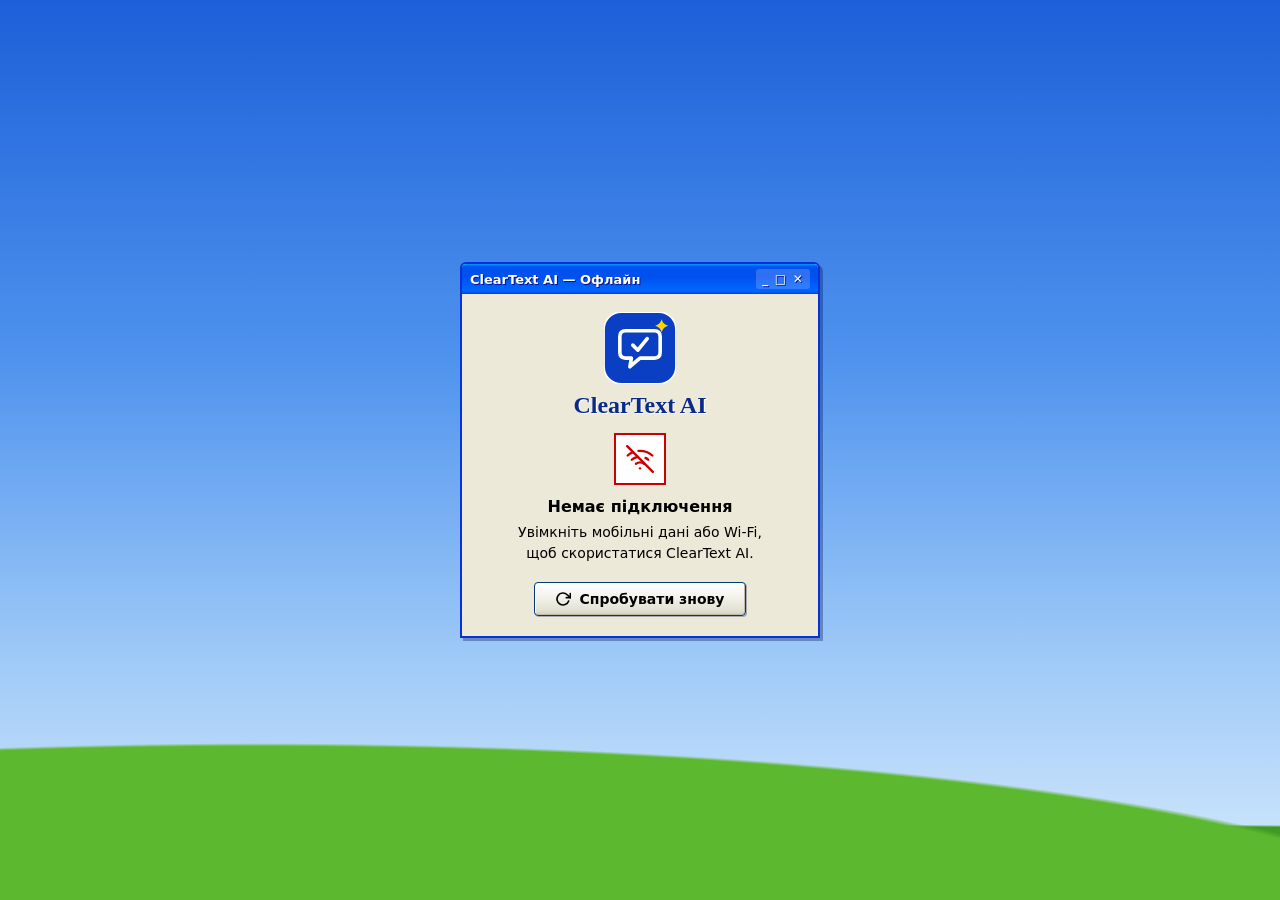
==== offline.html @ 2fd6f186 "Add files via upload" ====
<!DOCTYPE html>
<html lang="uk">
<head>
<meta charset="UTF-8">
<meta name="viewport" content="width=device-width, initial-scale=1.0, viewport-fit=cover">
<meta name="apple-mobile-web-app-capable" content="yes">
<meta name="mobile-web-app-capable" content="yes">
<meta name="apple-mobile-web-app-status-bar-style" content="default">
<meta name="theme-color" content="#0054e3">
<title>ClearText AI — Офлайн</title>
<style>
*, *::before, *::after { box-sizing: border-box; margin: 0; padding: 0; }
:root { --safe-top: env(safe-area-inset-top, 0px); --safe-bottom: env(safe-area-inset-bottom, 0px); }
html, body { height: 100%; height: 100dvh; }
body {
  font-family: Tahoma, Verdana, 'Segoe UI', 'DejaVu Sans', sans-serif; color: #000; min-height: 100dvh;
  display: flex; align-items: center; justify-content: center;
  padding: calc(var(--safe-top) + 24px) 16px calc(var(--safe-bottom) + 24px);
  background:
    radial-gradient(ellipse 150% 34% at 20% 104%, #5cb82f 0 62%, transparent 63%),
    radial-gradient(ellipse 120% 26% at 95% 108%, #3f9a22 0 62%, transparent 63%),
    linear-gradient(180deg, #1c5fd8 0%, #4f93ee 40%, #9cc8f7 72%, #d9ecfc 100%) fixed;
}
.card {
  width: 100%; max-width: 360px; text-align: center; background: #ece9d8; border: 2px solid #0831d9;
  border-radius: 6px 6px 0 0; box-shadow: 3px 3px 0 rgba(0,20,90,0.35); overflow: hidden; padding-bottom: 20px;
}
.titlebar {
  display: flex; align-items: center; justify-content: space-between; padding: 5px 8px; color: #fff; font-size: 13px; font-weight: 700;
  text-shadow: 1px 1px 0 #0f1089; letter-spacing: 0;
  background: linear-gradient(180deg, #0997ff 0%, #0053ee 9%, #0050ee 42%, #0066ff 86%, #005bff 93%, #003dd7 100%);
}
.titlebar b { font-size: 12px; letter-spacing: 0.1em; background: rgba(255,255,255,0.18); padding: 3px 6px; border-radius: 3px; }
.ct-logo { width: 72px; height: 72px; margin: 18px auto 8px; }
.ct-logo svg { display: block; width: 72px; height: 72px; }
.ct-logo svg rect:first-of-type { fill: #0a3fc4; stroke: #fff; stroke-width: 2; stroke-opacity: 1; }
.ct-logo svg path { stroke: #fff; }
.ct-logo svg path:last-of-type { fill: #ffd400; stroke: none; }
h1 { font: 700 24px Georgia, 'Times New Roman', serif; color: #0a2a8a; text-shadow: 1px 1px 0 #fff; margin-bottom: 14px; }
.tile {
  width: 52px; height: 52px; margin: 0 auto 12px; color: #cc0000; background: #fff; border: 2px solid #cc0000;
  display: flex; align-items: center; justify-content: center;
}
h2 { font-size: 16px; font-weight: 700; margin-bottom: 6px; }
p { font-size: 14px; line-height: 1.5; color: #000; padding: 0 16px; }
.btn {
  margin-top: 18px; display: inline-flex; align-items: center; gap: 8px; padding: 8px 20px; border-radius: 4px;
  color: #000; font-size: 14px; font-weight: 700; text-decoration: none; border: 1px solid #003c74;
  background: linear-gradient(180deg, #fff 0%, #f3f2ea 45%, #e3e1d2 85%, #d6d0c0 100%);
  box-shadow: inset 1px 1px 0 #fff, inset -1px -1px 0 #bdb9a6, 1px 1px 0 rgba(0,20,90,0.3);
}
.btn:hover { box-shadow: inset 0 0 0 2px #ffc83c, 1px 1px 0 rgba(0,20,90,0.3); }
.btn:active { background: #dcd9c8; box-shadow: inset 1px 1px 2px #8f8b78; }
.btn:focus-visible { outline: 1px dotted #000; outline-offset: -4px; }
</style>
</head>
<body>
  <main class="card">
    <div class="titlebar"><span>ClearText AI — Офлайн</span><b>_ □ ✕</b></div>
    <div class="ct-logo">
      <svg width="80" height="80" viewBox="0 0 80 80" fill="none" xmlns="http://www.w3.org/2000/svg">
        <defs><linearGradient id="ol" x1="0" y1="0" x2="80" y2="80" gradientUnits="userSpaceOnUse"><stop offset="0%" stop-color="#8b6cff"/><stop offset="100%" stop-color="#ff6aa0"/></linearGradient></defs>
        <rect width="80" height="80" rx="19.2" fill="#0d0919"/>
        <path d="M17.6 27.2 Q17.6 20.8 24 20.8 L56 20.8 Q62.4 20.8 62.4 27.2 L62.4 44.8 Q62.4 51.2 56 51.2 L40 51.2 L28.8 60.8 L30.4 51.2 L24 51.2 Q17.6 51.2 17.6 44.8 Z" fill="none" stroke="url(#ol)" stroke-width="4" stroke-linejoin="round"/>
        <path d="M32 36.8 L37.6 42.4 L48 29.6" fill="none" stroke="url(#ol)" stroke-width="4" stroke-linecap="round" stroke-linejoin="round"/>
        <path d="M64 8 Q65.6 13.6 71.2 15.2 Q65.6 16.8 64 22.4 Q62.4 16.8 56.8 15.2 Q62.4 13.6 64 8 Z" fill="url(#ol)"/>
      </svg>
    </div>
    <h1>ClearText AI</h1>
    <div class="tile">
      <svg width="28" height="28" viewBox="0 0 24 24" fill="none" stroke="currentColor" stroke-width="2" stroke-linecap="round" stroke-linejoin="round"><line x1="1" y1="1" x2="23" y2="23"/><path d="M16.72 11.06A10.94 10.94 0 0 1 19 12.55"/><path d="M5 12.55a10.94 10.94 0 0 1 5.17-2.39"/><path d="M10.71 5.05A16 16 0 0 1 22.56 9"/><path d="M1.42 9a15.91 15.91 0 0 1 4.7-2.88"/><path d="M8.53 16.11a6 6 0 0 1 6.95 0"/><line x1="12" y1="20" x2="12.01" y2="20"/></svg>
    </div>
    <h2>Немає підключення</h2>
    <p>Увімкніть мобільні дані або Wi-Fi,<br>щоб скористатися ClearText AI.</p>
    <a class="btn" href="/">
      <svg width="16" height="16" viewBox="0 0 24 24" fill="none" stroke="currentColor" stroke-width="2.5" stroke-linecap="round" stroke-linejoin="round"><polyline points="23 4 23 10 17 10"/><path d="M20.49 15a9 9 0 1 1-2.12-9.36L23 10"/></svg>
      Спробувати знову
    </a>
  </main>
</body>
</html>
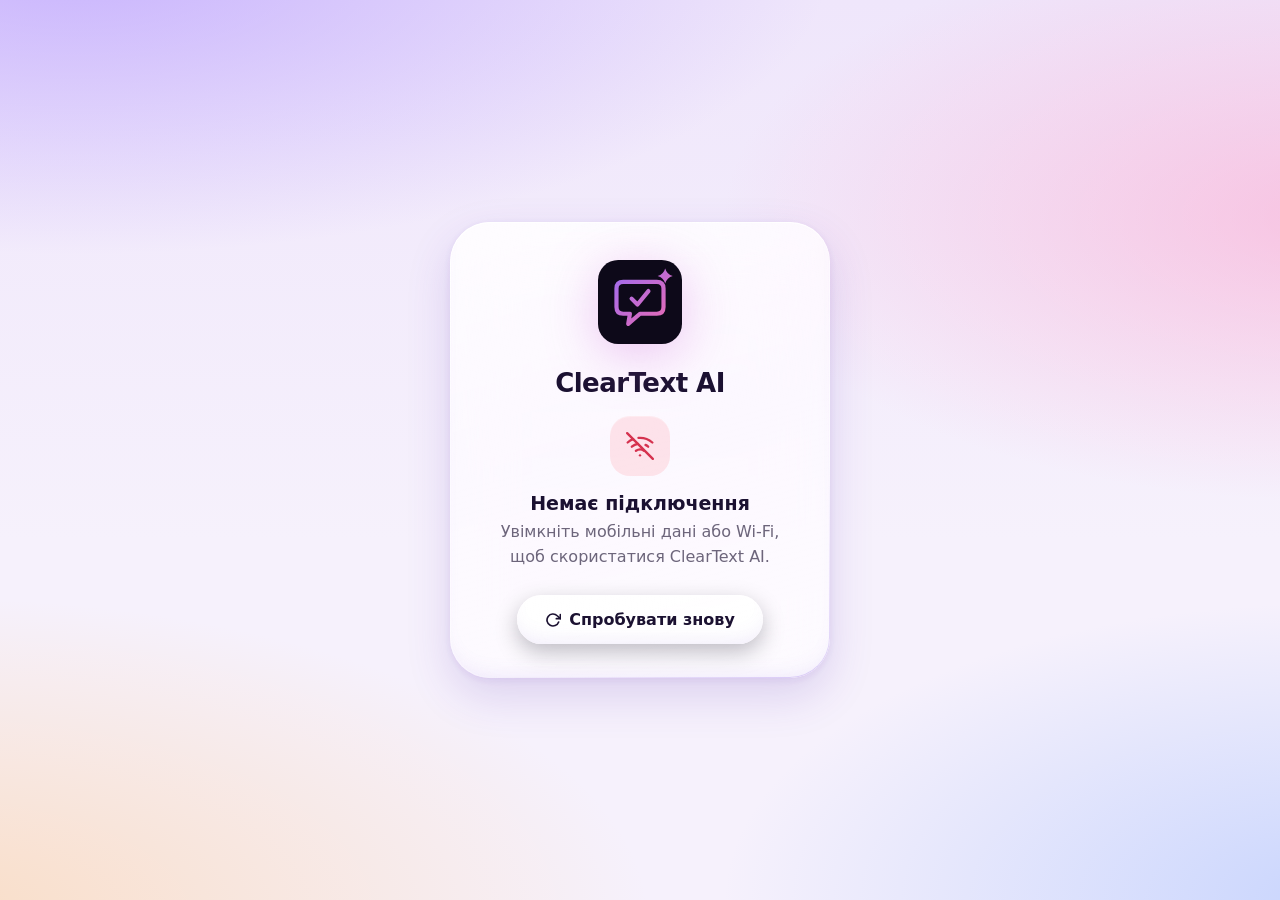
==== commit 7d6fa792: "Add files via upload" ====
--- a/offline.html
+++ b/offline.html
@@ -5,59 +5,127 @@
 <meta name="viewport" content="width=device-width, initial-scale=1.0, viewport-fit=cover">
 <meta name="apple-mobile-web-app-capable" content="yes">
 <meta name="mobile-web-app-capable" content="yes">
-<meta name="apple-mobile-web-app-status-bar-style" content="default">
-<meta name="theme-color" content="#0054e3">
+<meta name="apple-mobile-web-app-status-bar-style" content="black-translucent">
+<meta name="theme-color" content="#0c0818" media="(prefers-color-scheme: dark)">
+<meta name="theme-color" content="#f6f1fc" media="(prefers-color-scheme: light)">
 <title>ClearText AI — Офлайн</title>
 <style>
 *, *::before, *::after { box-sizing: border-box; margin: 0; padding: 0; }
 :root { --safe-top: env(safe-area-inset-top, 0px); --safe-bottom: env(safe-area-inset-bottom, 0px); }
+/* ══════════════════════════════════════════════════════════════
+   ClearText AI — редизайн «Liquid Glass» (iOS 27)
+   Нейтральне статичне тло, скляні поверхні з кромкою-відблиском,
+   фіолетово-рожево-бурштиновий акцент. Рух — лише у відповідь на дії.
+   ══════════════════════════════════════════════════════════════ */
+
+:root {
+  --ct-bg: #0c0818;
+  --ct-text: #ffffff;
+  --ct-text2: rgba(255,255,255,0.68);
+  --ct-text3: rgba(255,255,255,0.42);
+  --ct-fill: rgba(255,255,255,0.075);
+  --ct-fill2: rgba(255,255,255,0.13);
+  --ct-fill3: rgba(255,255,255,0.06);
+  --ct-hair: rgba(255,255,255,0.10);
+  --ct-rim-hi: rgba(255,255,255,0.55);
+  --ct-rim-lo: rgba(255,255,255,0.05);
+  --ct-rim-end: rgba(255,255,255,0.28);
+  --ct-shadow: 0 22px 54px rgba(4,1,18,0.48), 0 3px 12px rgba(4,1,18,0.30);
+  --ct-sheen: linear-gradient(165deg, rgba(255,255,255,0.13), rgba(255,255,255,0.03) 46%, rgba(255,255,255,0.065));
+  --ct-inner: inset 0 1px 0 rgba(255,255,255,0.24), inset 0 -16px 30px -20px rgba(255,255,255,0.14);
+  --ct-a1: #8b6cff;
+  --ct-a2: #ff5fa2;
+  --ct-a3: #ffab4d;
+  --ct-accent: linear-gradient(118deg, #7a5cff 0%, #cf4fd6 46%, #ff6584 100%);
+  --ct-accent-glow: rgba(205,80,215,0.45);
+  --ct-ok: #5ee6a8;
+  --ct-bad: #ff7d88;
+  --ct-warn: #ffc45e;
+  --ct-link: #cdbdff;
+  --ct-sheet: #181029;
+  --ct-blur: blur(30px) saturate(190%);
+  --ct-mesh:
+    radial-gradient(120% 58% at 0% 0%, rgba(124,82,255,0.72), transparent 62%),
+    radial-gradient(90% 52% at 100% 30%, rgba(255,72,160,0.42), transparent 66%),
+    radial-gradient(100% 56% at 0% 78%, rgba(255,142,72,0.30), transparent 66%),
+    radial-gradient(90% 56% at 100% 100%, rgba(70,92,255,0.46), transparent 66%),
+    linear-gradient(180deg, #1b1040, #0e0920 55%, #0c0818);
+}
+
+@media (prefers-color-scheme: light) {
+  :root {
+    --ct-bg: #f6f1fc;
+    --ct-text: #1b1131;
+    --ct-text2: rgba(27,17,49,0.64);
+    --ct-text3: rgba(27,17,49,0.40);
+    --ct-fill: rgba(255,255,255,0.56);
+    --ct-fill2: rgba(255,255,255,0.80);
+    --ct-fill3: rgba(110,78,190,0.07);
+    --ct-hair: rgba(60,30,120,0.10);
+    --ct-rim-hi: rgba(255,255,255,0.98);
+    --ct-rim-lo: rgba(255,255,255,0.30);
+    --ct-rim-end: rgba(150,110,230,0.30);
+    --ct-shadow: 0 18px 44px rgba(96,56,180,0.17), 0 2px 8px rgba(96,56,180,0.09);
+    --ct-sheen: linear-gradient(165deg, rgba(255,255,255,0.70), rgba(255,255,255,0.12) 48%, rgba(255,255,255,0.30));
+    --ct-inner: inset 0 1px 0 rgba(255,255,255,0.95), inset 0 -14px 26px -20px rgba(130,90,220,0.22);
+    --ct-accent-glow: rgba(200,80,210,0.32);
+    --ct-ok: #14935f;
+    --ct-bad: #d5324f;
+    --ct-warn: #b66a00;
+    --ct-link: #6a45e0;
+    --ct-sheet: #f6f1fc;
+    --ct-mesh:
+      radial-gradient(95% 52% at 6% -4%, rgba(170,140,255,0.55), transparent 62%),
+      radial-gradient(72% 48% at 104% 24%, rgba(255,150,196,0.46), transparent 66%),
+      radial-gradient(86% 54% at -6% 102%, rgba(255,196,128,0.44), transparent 66%),
+      radial-gradient(72% 50% at 104% 100%, rgba(134,172,255,0.40), transparent 66%),
+      linear-gradient(180deg, #efe6fb, #f6f1fc 60%);
+  }
+}
+
+
 html, body { height: 100%; height: 100dvh; }
 body {
-  font-family: Tahoma, Verdana, 'Segoe UI', 'DejaVu Sans', sans-serif; color: #000; min-height: 100dvh;
+  font-family: -apple-system, BlinkMacSystemFont, 'SF Pro Text', 'Inter', system-ui, 'Segoe UI', Roboto, sans-serif;
+  background: var(--ct-mesh); color: var(--ct-text); min-height: 100dvh;
   display: flex; align-items: center; justify-content: center;
-  padding: calc(var(--safe-top) + 24px) 16px calc(var(--safe-bottom) + 24px);
-  background:
-    radial-gradient(ellipse 150% 34% at 20% 104%, #5cb82f 0 62%, transparent 63%),
-    radial-gradient(ellipse 120% 26% at 95% 108%, #3f9a22 0 62%, transparent 63%),
-    linear-gradient(180deg, #1c5fd8 0%, #4f93ee 40%, #9cc8f7 72%, #d9ecfc 100%) fixed;
+  padding: calc(var(--safe-top) + 24px) 20px calc(var(--safe-bottom) + 24px);
+  -webkit-font-smoothing: antialiased;
 }
 .card {
-  width: 100%; max-width: 360px; text-align: center; background: #ece9d8; border: 2px solid #0831d9;
-  border-radius: 6px 6px 0 0; box-shadow: 3px 3px 0 rgba(0,20,90,0.35); overflow: hidden; padding-bottom: 20px;
+  position: relative; width: 100%; max-width: 380px; padding: 38px 28px 34px; border-radius: 40px; text-align: center;
+  background: var(--ct-sheen), var(--ct-fill);
+  backdrop-filter: var(--ct-blur); -webkit-backdrop-filter: var(--ct-blur);
+  box-shadow: var(--ct-shadow), var(--ct-inner);
 }
-.titlebar {
-  display: flex; align-items: center; justify-content: space-between; padding: 5px 8px; color: #fff; font-size: 13px; font-weight: 700;
-  text-shadow: 1px 1px 0 #0f1089; letter-spacing: 0;
-  background: linear-gradient(180deg, #0997ff 0%, #0053ee 9%, #0050ee 42%, #0066ff 86%, #005bff 93%, #003dd7 100%);
+.card::before {
+  content: ''; position: absolute; inset: 0; border-radius: inherit; padding: 1px; pointer-events: none;
+  background: linear-gradient(150deg, var(--ct-rim-hi), var(--ct-rim-lo) 30%, var(--ct-rim-lo) 68%, var(--ct-rim-end));
+  -webkit-mask: linear-gradient(#000 0 0) content-box, linear-gradient(#000 0 0);
+  -webkit-mask-composite: xor; mask-composite: exclude;
 }
-.titlebar b { font-size: 12px; letter-spacing: 0.1em; background: rgba(255,255,255,0.18); padding: 3px 6px; border-radius: 3px; }
-.ct-logo { width: 72px; height: 72px; margin: 18px auto 8px; }
-.ct-logo svg { display: block; width: 72px; height: 72px; }
-.ct-logo svg rect:first-of-type { fill: #0a3fc4; stroke: #fff; stroke-width: 2; stroke-opacity: 1; }
-.ct-logo svg path { stroke: #fff; }
-.ct-logo svg path:last-of-type { fill: #ffd400; stroke: none; }
-h1 { font: 700 24px Georgia, 'Times New Roman', serif; color: #0a2a8a; text-shadow: 1px 1px 0 #fff; margin-bottom: 14px; }
+.ct-logo { width: 84px; height: 84px; margin: 0 auto 18px; filter: drop-shadow(0 10px 26px var(--ct-accent-glow)); }
+.ct-logo svg { display: block; width: 84px; height: 84px; }
+h1 { font-size: 26px; font-weight: 700; letter-spacing: -0.02em; margin-bottom: 18px; }
 .tile {
-  width: 52px; height: 52px; margin: 0 auto 12px; color: #cc0000; background: #fff; border: 2px solid #cc0000;
+  width: 60px; height: 60px; margin: 0 auto 16px; border-radius: 20px; color: var(--ct-bad);
   display: flex; align-items: center; justify-content: center;
+  background: rgba(255,90,110,0.14); box-shadow: inset 0 1px 0 rgba(255,255,255,0.28);
 }
-h2 { font-size: 16px; font-weight: 700; margin-bottom: 6px; }
-p { font-size: 14px; line-height: 1.5; color: #000; padding: 0 16px; }
+h2 { font-size: 19px; font-weight: 700; margin-bottom: 6px; }
+p { font-size: 16px; font-weight: 500; line-height: 1.55; color: var(--ct-text2); }
 .btn {
-  margin-top: 18px; display: inline-flex; align-items: center; gap: 8px; padding: 8px 20px; border-radius: 4px;
-  color: #000; font-size: 14px; font-weight: 700; text-decoration: none; border: 1px solid #003c74;
-  background: linear-gradient(180deg, #fff 0%, #f3f2ea 45%, #e3e1d2 85%, #d6d0c0 100%);
-  box-shadow: inset 1px 1px 0 #fff, inset -1px -1px 0 #bdb9a6, 1px 1px 0 rgba(0,20,90,0.3);
+  margin-top: 26px; display: inline-flex; align-items: center; gap: 8px; padding: 15px 28px; border-radius: 999px;
+  color: var(--ct-text); font-size: 16px; font-weight: 600; text-decoration: none;
+  background: var(--ct-sheen), var(--ct-fill2); box-shadow: var(--ct-inner), 0 8px 22px rgba(4,1,18,0.25);
 }
-.btn:hover { box-shadow: inset 0 0 0 2px #ffc83c, 1px 1px 0 rgba(0,20,90,0.3); }
-.btn:active { background: #dcd9c8; box-shadow: inset 1px 1px 2px #8f8b78; }
-.btn:focus-visible { outline: 1px dotted #000; outline-offset: -4px; }
+.btn:active { transform: scale(0.96); }
+.btn:focus-visible { outline: 2px solid var(--ct-a1); outline-offset: 3px; }
 </style>
 </head>
 <body>
   <main class="card">
-    <div class="titlebar"><span>ClearText AI — Офлайн</span><b>_ □ ✕</b></div>
-    <div class="ct-logo">
+    <div class="ct-logo ct-logo--splash" style="margin-bottom:24px">
       <svg width="80" height="80" viewBox="0 0 80 80" fill="none" xmlns="http://www.w3.org/2000/svg">
         <defs><linearGradient id="ol" x1="0" y1="0" x2="80" y2="80" gradientUnits="userSpaceOnUse"><stop offset="0%" stop-color="#8b6cff"/><stop offset="100%" stop-color="#ff6aa0"/></linearGradient></defs>
         <rect width="80" height="80" rx="19.2" fill="#0d0919"/>
